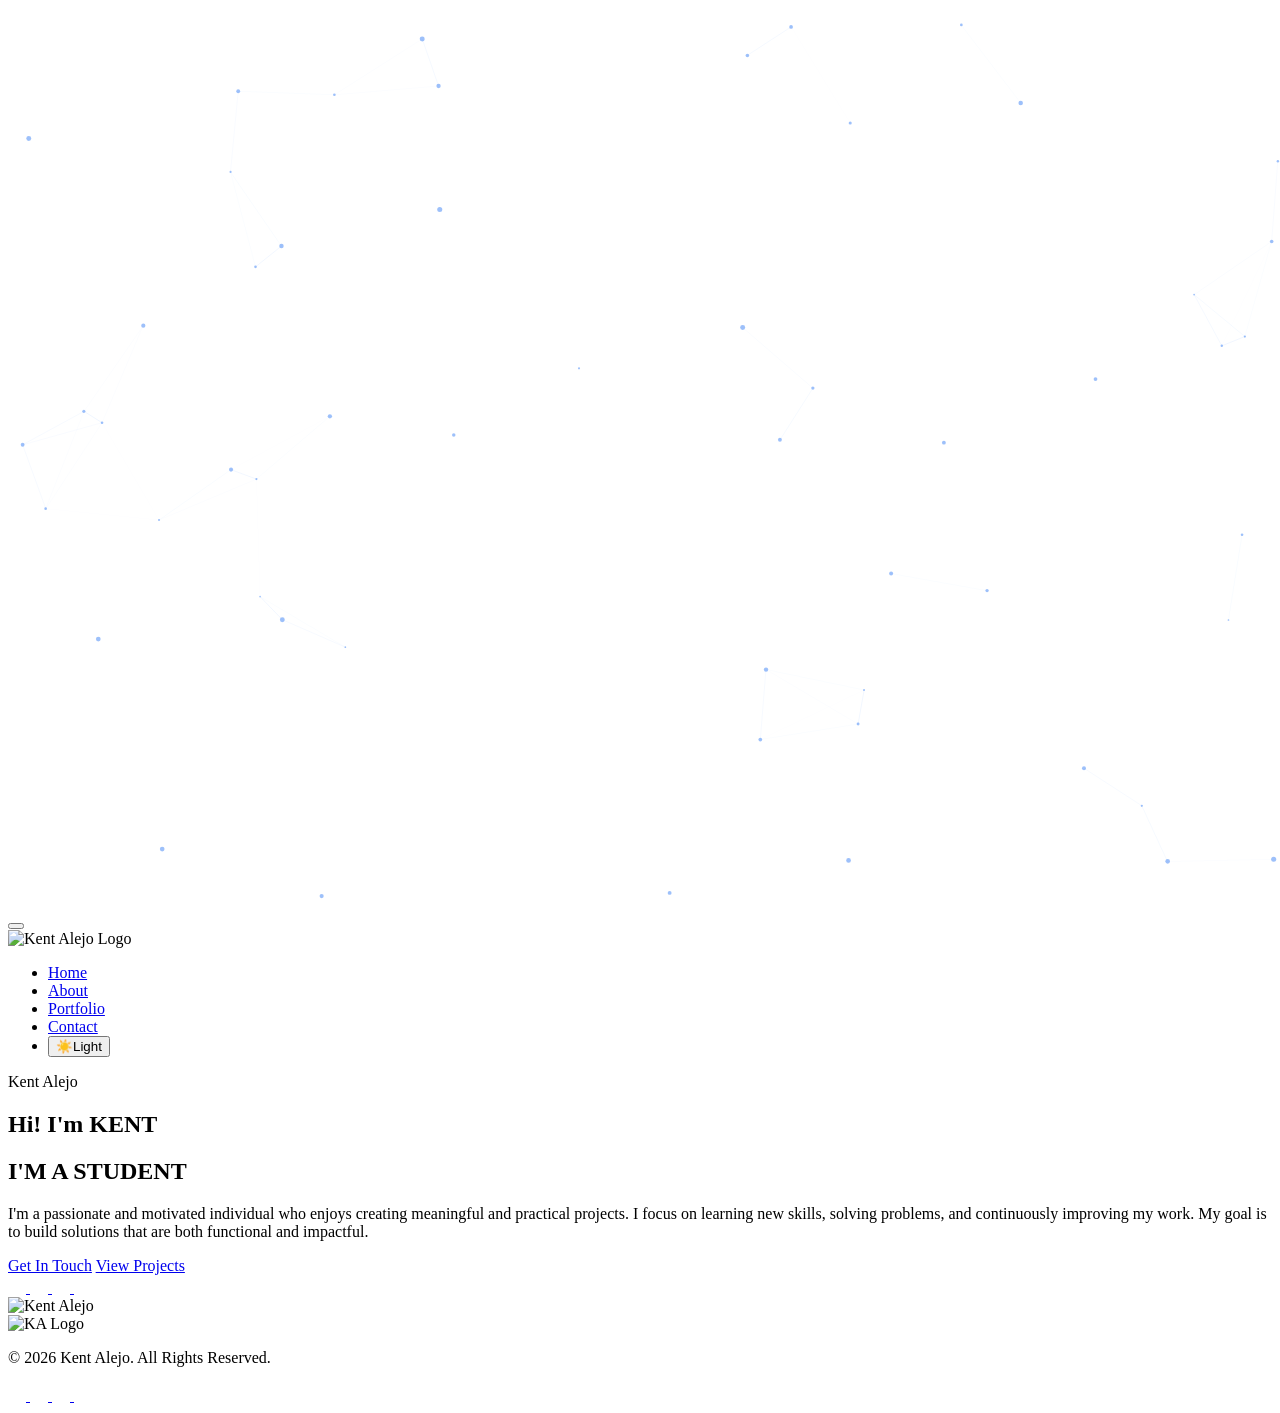
==== index.html @ f5f35646 "Add files via upload" ====
<!DOCTYPE html>
<html lang="en">
<head>
  <meta charset="UTF-8" />
  <meta name="viewport" content="width=device-width, initial-scale=1.0" />
  <title>Kent Alejo | Portfolio</title>
  <link rel="stylesheet" href="css/style.css" />
</head>
<body>

  <canvas id="bg-canvas"></canvas>

  <!-- NAVIGATION -->
 <nav>
  <div class="nav-container">
    <button class="hamburger" id="hamburger-btn" onclick="toggleMenu()">
      <span></span>
      <span></span>
      <span></span>
    </button>
    <div class="logo">
      <img src="assets/kentlogo.png" alt="Kent Alejo Logo" />
    </div>
    <ul class="nav-links" id="nav-links">
      <li><a href="index.html" class="active">Home</a></li>
      <li><a href="about.html">About</a></li>
      <li><a href="portfolio.html">Portfolio</a></li>
      <li><a href="contact.html">Contact</a></li>
      <li>
        <button class="theme-toggle" onclick="toggleTheme()" id="theme-btn">
          <span class="icon">&#x2600;&#xFE0F;</span>
          <span>Light</span>
        </button>
      </li>
    </ul>
  </div>
</nav>

  <!-- HOME SECTION -->
  <section id="home">
    <div class="home-container page-fadein">
      <!-- Left Side -->
      <div class="home-text">
        <p class="home-tag">Kent Alejo</p>
        <h1>Hi! I'm KENT</h1>
        <h2><span id="typed-role"></span><span class="typed-cursor"></span></h2>
        <p class="home-bio">
          I'm a passionate and motivated individual who enjoys creating meaningful and
          practical projects. I focus on learning new skills, solving problems, and
          continuously improving my work. My goal is to build solutions that are both
          functional and impactful.
        </p>

        <!-- CTA Buttons -->
        <div class="home-actions">
          <a href="contact.html" class="btn-main">Get In Touch</a>
          <a href="portfolio.html" class="btn-ghost">View Projects</a>
        </div>

        <!-- Social Icons -->
        <div class="social-links">
          <a href="https://www.facebook.com/share/1J2FxMRugB/" target="_blank" title="Facebook">
            <svg viewBox="0 0 24 24" width="18" height="18" fill="rgba(255,255,255,0.7)" stroke="none">
              <path d="M18 2h-3a5 5 0 0 0-5 5v3H7v4h3v8h4v-8h3l1-4h-4V7a1 1 0 0 1 1-1h3z"/>
            </svg>
          </a>
          <a href="https://www.instagram.com/3nt._k?igsh=MWI5YTA0Ym8wZHk2bg==" target="_blank" title="Instagram">
            <svg viewBox="0 0 24 24" width="18" height="18" fill="none" stroke="rgba(255,255,255,0.7)" stroke-width="2" stroke-linecap="round" stroke-linejoin="round">
              <rect x="2" y="2" width="20" height="20" rx="5" ry="5"/>
              <circle cx="12" cy="12" r="4"/>
              <circle cx="17.5" cy="6.5" r="1.2" fill="rgba(255,255,255,0.7)" stroke="none"/>
            </svg>
          </a>
          <a href="https://www.linkedin.com/in/kent-joshua-alejo-45b6983bb" target="_blank" title="LinkedIn">
            <svg viewBox="0 0 24 24" width="18" height="18" fill="rgba(255,255,255,0.7)" stroke="none">
              <path d="M16 8a6 6 0 0 1 6 6v7h-4v-7a2 2 0 0 0-2-2 2 2 0 0 0-2 2v7h-4v-7a6 6 0 0 1 6-6z"/>
              <rect x="2" y="9" width="4" height="12"/>
              <circle cx="4" cy="4" r="2"/>
            </svg>
          </a>
          <a href="mailto:kentjoshuaalejo9@gmail.com" title="Gmail">
            <svg viewBox="0 0 24 24" width="18" height="18" fill="none" stroke="rgba(255,255,255,0.7)" stroke-width="2" stroke-linecap="round" stroke-linejoin="round">
              <path d="M4 4h16c1.1 0 2 .9 2 2v12c0 1.1-.9 2-2 2H4c-1.1 0-2-.9-2-2V6c0-1.1.9-2 2-2z"/>
              <polyline points="22,6 12,13 2,6"/>
            </svg>
          </a>
        </div>
      </div>

      <!-- Right Side: Photo -->
      <div class="home-photo">
        <img src="assets/kenthome.jfif" alt="Kent Alejo" />
      </div>
    </div>
  </section>

  <footer>
	<img src="assets/kentlogo.png" alt="KA Logo" class="footer-logo">
	<div class="footer-container">
	  <p class="footer-copy">
        &copy; 2026 <span>Kent Alejo</span>. All Rights Reserved.
      </p>
      <div class="footer-social">
        <a href="https://www.facebook.com/share/1J2FxMRugB/" target="_blank" title="Facebook">
          <svg viewBox="0 0 24 24" width="18" height="18" fill="rgba(255,255,255,0.7)" stroke="none">
            <path d="M18 2h-3a5 5 0 0 0-5 5v3H7v4h3v8h4v-8h3l1-4h-4V7a1 1 0 0 1 1-1h3z"/>
          </svg>
        </a>
        <a href="https://www.instagram.com/3nt._k?igsh=MWI5YTA0Ym8wZHk2bg==" target="_blank" title="Instagram">
          <svg viewBox="0 0 24 24" width="18" height="18" fill="none" stroke="rgba(255,255,255,0.7)" stroke-width="2" stroke-linecap="round" stroke-linejoin="round">
            <rect x="2" y="2" width="20" height="20" rx="5" ry="5"/>
            <circle cx="12" cy="12" r="4"/>
            <circle cx="17.5" cy="6.5" r="1.2" fill="rgba(255,255,255,0.7)" stroke="none"/>
          </svg>
        </a>
        <a href="https://www.linkedin.com/in/kent-joshua-alejo-45b6983bb" target="_blank" title="LinkedIn">
          <svg viewBox="0 0 24 24" width="18" height="18" fill="rgba(255,255,255,0.7)" stroke="none">
            <path d="M16 8a6 6 0 0 1 6 6v7h-4v-7a2 2 0 0 0-2-2 2 2 0 0 0-2 2v7h-4v-7a6 6 0 0 1 6-6z"/>
            <rect x="2" y="9" width="4" height="12"/>
            <circle cx="4" cy="4" r="2"/>
          </svg>
        </a>
        <a href="mailto:kentjoshuaalejo9@gmail.com" title="Gmail">
          <svg viewBox="0 0 24 24" width="18" height="18" fill="none" stroke="rgba(255,255,255,0.7)" stroke-width="2" stroke-linecap="round" stroke-linejoin="round">
            <path d="M4 4h16c1.1 0 2 .9 2 2v12c0 1.1-.9 2-2 2H4c-1.1 0-2-.9-2-2V6c0-1.1.9-2 2-2z"/>
            <polyline points="22,6 12,13 2,6"/>
          </svg>
        </a>
      </div>
    </div>
  </footer>

  <script>
    /* ── Typing animation ── */
    const roles = ["I'M A STUDENT", "I'M A DEVELOPER", "I'M AN ARTIST"];
    let roleIndex = 0, charIndex = 0, isDeleting = false;
    const el = document.getElementById('typed-role');

    function type() {
      const current = roles[roleIndex];
      if (!isDeleting) {
        el.textContent = current.slice(0, ++charIndex);
        if (charIndex === current.length) { isDeleting = true; setTimeout(type, 2000); return; }
      } else {
        el.textContent = current.slice(0, --charIndex);
        if (charIndex === 0) { isDeleting = false; roleIndex = (roleIndex + 1) % roles.length; }
      }
      setTimeout(type, isDeleting ? 55 : 95);
    }
    type();

    /* ── Dark / Light mode ── */
    const btn = document.getElementById('theme-btn');

    function applyTheme(mode) {
      if (mode === 'light') {
        document.body.classList.add('light-mode');
        btn.innerHTML = '<span class="icon">&#x1F319;</span><span>Dark</span>';
      } else {
        document.body.classList.remove('light-mode');
        btn.innerHTML = '<span class="icon">&#x2600;&#xFE0F;</span><span>Light</span>';
      }
      localStorage.setItem('theme', mode);
      initParticles(mode);
    }

    function toggleTheme() {
      const current = localStorage.getItem('theme') || 'dark';
      applyTheme(current === 'dark' ? 'light' : 'dark');
    }

    /* ── Floating particles ── */
    function initParticles(mode) {
      const canvas = document.getElementById('bg-canvas');
      const ctx = canvas.getContext('2d');
      canvas.width = window.innerWidth;
      canvas.height = window.innerHeight;

      const isLight = mode === 'light';
      const dotColor = isLight ? 'rgba(59,130,246,0.3)' : 'rgba(59,130,246,0.5)';
      const lineColor = isLight ? 'rgba(59,130,246,0.1)' : 'rgba(59,130,246,0.15)';

      const count = 55;
      const particles = Array.from({ length: count }, () => ({
        x: Math.random() * canvas.width,
        y: Math.random() * canvas.height,
        vx: (Math.random() - 0.5) * 0.4,
        vy: (Math.random() - 0.5) * 0.4,
        r: Math.random() * 1.8 + 0.8,
      }));

      if (window._particleAnimId) cancelAnimationFrame(window._particleAnimId);

      function draw() {
        ctx.clearRect(0, 0, canvas.width, canvas.height);
        for (let i = 0; i < count; i++) {
          const p = particles[i];
          p.x += p.vx;
          p.y += p.vy;
          if (p.x < 0 || p.x > canvas.width)  p.vx *= -1;
          if (p.y < 0 || p.y > canvas.height) p.vy *= -1;

          ctx.beginPath();
          ctx.arc(p.x, p.y, p.r, 0, Math.PI * 2);
          ctx.fillStyle = dotColor;
          ctx.fill();

          for (let j = i + 1; j < count; j++) {
            const q = particles[j];
            const dx = p.x - q.x, dy = p.y - q.y;
            const dist = Math.sqrt(dx * dx + dy * dy);
            if (dist < 130) {
              ctx.beginPath();
              ctx.moveTo(p.x, p.y);
              ctx.lineTo(q.x, q.y);
              ctx.strokeStyle = lineColor;
              ctx.lineWidth = 0.6;
              ctx.globalAlpha = 1 - dist / 130;
              ctx.stroke();
              ctx.globalAlpha = 1;
            }
          }
        }
        window._particleAnimId = requestAnimationFrame(draw);
      }

      draw();
    }

    window.addEventListener('resize', () => {
      const canvas = document.getElementById('bg-canvas');
      canvas.width = window.innerWidth;
      canvas.height = window.innerHeight;
    });

    /* Apply saved theme on load */
    applyTheme(localStorage.getItem('theme') || 'dark');
  </script>

</body>
</html>
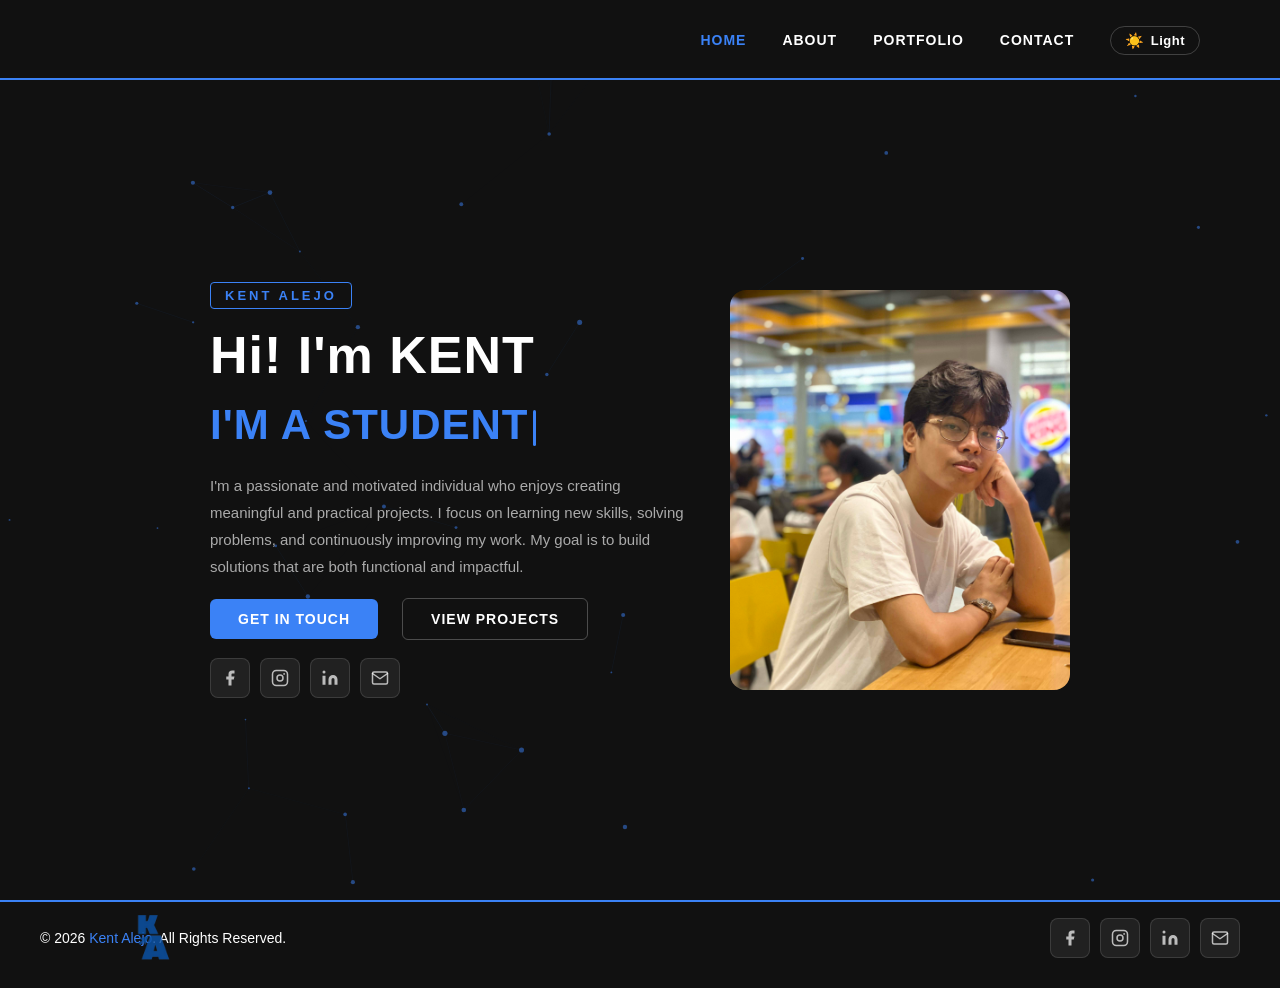
==== commit 680e3069: "Update index.html" ====
--- a/index.html
+++ b/index.html
@@ -235,7 +235,17 @@
 
     /* Apply saved theme on load */
     applyTheme(localStorage.getItem('theme') || 'dark');
+
+	/* ── Hamburger menu ── */
+	function toggleMenu() {
+	  const nav = document.getElementById('nav-links');
+	  const btn = document.getElementById('hamburger-btn');
+	  nav.classList.toggle('open');
+	  btn.classList.toggle('active');
+	 }
+  
+  
   </script>
 
 </body>
-</html>+</html>
--- a/css/style.css
+++ b/css/style.css
@@ -0,0 +1,938 @@
+/* ===========================
+   CSS VARIABLES (Dark Mode — Default)
+   =========================== */
+:root {
+  --black: #111111;
+  --white: #FFFFFF;
+  --light-gray: #F5F5F5;
+  --charcoal: #333333;
+  --accent: #3B82F6;
+  --nav-height: 80px;
+
+  /* Theme tokens */
+  --bg-primary: #111111;
+  --bg-secondary: #1a1a1a;
+  --bg-card: #333333;
+  --text-primary: #FFFFFF;
+  --text-muted: #aaaaaa;
+  --border-muted: #444444;
+  --nav-bg: #111111;
+  --footer-bg: #111111;
+  --skill-bg: #333333;
+}
+
+/* Light Mode */
+body.light-mode {
+  --bg-primary: #F5F5F5;
+  --bg-secondary: #FFFFFF;
+  --bg-card: #e8e8e8;
+  --text-primary: #111111;
+  --text-muted: #555555;
+  --border-muted: #cccccc;
+  --nav-bg: #FFFFFF;
+  --footer-bg: #FFFFFF;
+  --skill-bg: #e0e0e0;
+}
+
+/* ===========================
+   RESET & BASE
+   =========================== */
+* {
+  margin: 0;
+  padding: 0;
+  box-sizing: border-box;
+}
+
+html {
+  scroll-behavior: smooth;
+}
+
+body {
+  font-family: Arial, sans-serif;
+  background-color: var(--bg-primary);
+  color: var(--text-primary);
+  transition: background-color 0.3s, color 0.3s;
+}
+
+/* ===========================
+   NAVBAR
+   =========================== */
+nav {
+  position: fixed;
+  top: 0;
+  left: 0;
+  width: 100%;
+  height: var(--nav-height);
+  background-color: var(--nav-bg);
+  border-bottom: 2px solid var(--accent);
+  z-index: 999;
+  transition: background-color 0.3s;
+}
+
+.nav-container {
+  height: var(--nav-height);
+  max-width: 1200px;
+  margin: 0 auto;
+  padding: 0 40px;
+  padding-left: 50px;
+  display: flex;
+  align-items: center;
+  justify-content: space-between;
+}
+
+/* Logo */
+.logo img {
+  height: 150px;
+  width: auto;
+  margin-left: -250px;
+}
+
+/* Nav Links */
+.nav-links {
+  list-style: none;
+  display: flex;
+  gap: 36px;
+  align-items: center;
+}
+
+.nav-links a {
+  text-decoration: none;
+  color: var(--text-primary);
+  font-size: 14px;
+  font-weight: bold;
+  letter-spacing: 1px;
+  text-transform: uppercase;
+  transition: color 0.2s;
+}
+
+.nav-links a:hover {
+  color: var(--accent);
+}
+
+.nav-links a.active {
+  color: var(--accent);
+}
+
+/* ===========================
+   THEME TOGGLE BUTTON
+   =========================== */
+.theme-toggle {
+  background: none;
+  border: 1px solid rgba(255,255,255,0.2);
+  border-radius: 20px;
+  padding: 6px 14px;
+  cursor: pointer;
+  display: flex;
+  align-items: center;
+  gap: 6px;
+  font-size: 13px;
+  font-weight: bold;
+  color: var(--text-primary);
+  letter-spacing: 0.5px;
+  transition: border-color 0.2s, color 0.2s, background 0.2s;
+  white-space: nowrap;
+}
+
+.theme-toggle:hover {
+  border-color: var(--accent);
+  color: var(--accent);
+}
+
+body.light-mode .theme-toggle {
+  border-color: rgba(0,0,0,0.2);
+}
+
+.theme-toggle .icon {
+  font-size: 15px;
+  line-height: 1;
+}
+
+/* ===========================
+   HOME SECTION
+   =========================== */
+#home {
+  background-color: var(--bg-primary);
+  min-height: 100vh;
+  padding-top: var(--nav-height);
+  display: flex;
+  align-items: center;
+  transition: background-color 0.3s;
+}
+
+.home-container {
+  max-width: 1200px;
+  margin: 0 auto;
+  padding: 60px 40px;
+  display: flex;
+  align-items: center;
+  justify-content: space-between;
+  gap: 40px;
+  position: relative;
+  z-index: 2;
+}
+
+/* Left Side */
+.home-text {
+  flex: 1;
+  display: flex;
+  flex-direction: column;
+  gap: 18px;
+}
+
+.home-tag {
+  font-size: 13px;
+  font-weight: bold;
+  letter-spacing: 3px;
+  text-transform: uppercase;
+  color: var(--accent);
+  border: 1px solid var(--accent);
+  padding: 5px 14px;
+  border-radius: 4px;
+  width: fit-content;
+}
+
+.home-text h1 {
+  font-size: 52px;
+  font-weight: 800;
+  color: var(--text-primary);
+  line-height: 1.1;
+  letter-spacing: 1px;
+  transition: color 0.3s;
+}
+
+.home-text h2 {
+  font-size: 42px;
+  font-weight: 800;
+  color: var(--accent);
+  line-height: 1.1;
+  letter-spacing: 1px;
+  min-height: 52px;
+}
+
+.home-bio {
+  font-size: 15px;
+  line-height: 1.8;
+  color: var(--text-muted);
+  max-width: 480px;
+  transition: color 0.3s;
+}
+
+/* Typing cursor */
+.typed-cursor {
+  display: inline-block;
+  width: 3px;
+  background-color: var(--accent);
+  margin-left: 4px;
+  animation: blink 0.7s step-end infinite;
+  vertical-align: middle;
+  height: 0.85em;
+  border-radius: 2px;
+}
+
+@keyframes blink {
+  0%, 100% { opacity: 1; }
+  50%       { opacity: 0; }
+}
+
+/* Button + Socials Row */
+.home-actions {
+  display: flex;
+  align-items: center;
+  gap: 24px;
+  flex-wrap: wrap;
+}
+
+.btn-main {
+  text-decoration: none;
+  background-color: var(--accent);
+  color: #ffffff;
+  padding: 12px 28px;
+  border-radius: 6px;
+  font-size: 14px;
+  font-weight: bold;
+  letter-spacing: 1px;
+  text-transform: uppercase;
+  transition: background-color 0.2s;
+}
+
+.btn-main:hover {
+  background-color: #2563eb;
+}
+
+/* Ghost button */
+.btn-ghost {
+  text-decoration: none;
+  background-color: transparent;
+  color: var(--text-primary);
+  padding: 12px 28px;
+  border-radius: 6px;
+  font-size: 14px;
+  font-weight: bold;
+  letter-spacing: 1px;
+  text-transform: uppercase;
+  border: 1px solid rgba(255,255,255,0.25);
+  transition: border-color 0.2s, color 0.2s;
+}
+
+body.light-mode .btn-ghost {
+  border-color: rgba(0,0,0,0.2);
+}
+
+.btn-ghost:hover {
+  border-color: var(--accent);
+  color: var(--accent);
+}
+
+/* Social Icons */
+.social-links {
+  display: flex;
+  align-items: center;
+  gap: 10px;
+}
+
+.social-links a,
+.footer-social a {
+  display: flex;
+  align-items: center;
+  justify-content: center;
+  width: 40px;
+  height: 40px;
+  border-radius: 8px;
+  background: rgba(255,255,255,0.07);
+  border: 1px solid rgba(255,255,255,0.12);
+  transition: background 0.2s, border-color 0.2s, transform 0.15s;
+  text-decoration: none;
+}
+
+body.light-mode .social-links a,
+body.light-mode .footer-social a {
+  background: rgba(0,0,0,0.05);
+  border-color: rgba(0,0,0,0.12);
+}
+
+.social-links a:hover,
+.footer-social a:hover {
+  background: rgba(59,130,246,0.18);
+  border-color: var(--accent);
+  transform: translateY(-2px);
+}
+
+.social-links a svg,
+.footer-social a svg {
+  width: 18px;
+  height: 18px;
+  transition: stroke 0.2s, fill 0.2s;
+}
+
+.social-links a:hover svg,
+.footer-social a:hover svg {
+  stroke: var(--accent) !important;
+  fill: var(--accent) !important;
+}
+
+/* Right Side: Photo */
+.home-photo {
+  flex-shrink: 0;
+  width: 340px;
+  height: 400px;
+}
+
+.home-photo img {
+  width: 100%;
+  height: 100%;
+  object-fit: cover;
+  object-position: top;
+  border-radius: 16px;
+}
+
+#bg-canvas {
+  position: fixed;
+  top: 0;
+  left: 0;
+  width: 100%;
+  height: 100%;
+  z-index: 0;
+  pointer-events: none;
+}
+
+/* ===========================
+   PAGE FADE-IN ANIMATION
+   =========================== */
+@keyframes pageFadeIn {
+  from { opacity: 0; transform: translateY(24px); }
+  to   { opacity: 1; transform: translateY(0); }
+}
+
+.page-fadein {
+  animation: pageFadeIn 0.7s ease both;
+}
+
+/* ===========================
+   ABOUT SECTION
+   =========================== */
+#about {
+  background-color: var(--bg-primary);
+  min-height: 100vh;
+  display: flex;
+  align-items: center;
+  transition: background-color 0.3s;
+}
+
+.about-container {
+  max-width: 1200px;
+  margin: 0 auto;
+  padding: 80px 40px;
+  display: flex;
+  align-items: center;
+  gap: 60px;
+}
+
+/* Left Side: Photo */
+.about-photo {
+  flex-shrink: 0;
+  width: 320px;
+  height: 400px;
+}
+
+.about-photo img {
+  width: 100%;
+  height: 100%;
+  object-fit: cover;
+  object-position: top;
+  border-radius: 16px;
+  border: 2px solid var(--accent);
+}
+
+/* Right Side: Text */
+.about-text {
+  flex: 1;
+  display: flex;
+  flex-direction: column;
+  gap: 16px;
+}
+
+.about-tag {
+  font-size: 13px;
+  font-weight: bold;
+  letter-spacing: 3px;
+  text-transform: uppercase;
+  color: var(--accent);
+  border: 1px solid var(--accent);
+  padding: 5px 14px;
+  border-radius: 4px;
+  width: fit-content;
+}
+
+.about-text h2 {
+  font-size: 32px;
+  font-weight: 800;
+  color: var(--text-primary);
+  line-height: 1.3;
+  letter-spacing: 1px;
+  transition: color 0.3s;
+}
+
+.about-text h2 .blue {
+  color: var(--accent);
+}
+
+.about-intro,
+.about-background,
+.about-experience {
+  font-size: 15px;
+  line-height: 1.8;
+  color: var(--text-muted);
+  transition: color 0.3s;
+}
+
+/* Skills */
+.about-skills {
+  display: flex;
+  align-items: center;
+  gap: 12px;
+  flex-wrap: wrap;
+}
+
+.about-skills span:hover {
+  text-decoration: underline;
+  transform: scale(1.05);
+  box-shadow: 0 4px 10px rgba(0,0,0,0.2);
+}
+
+.skills-label {
+  font-size: 14px;
+  font-weight: bold;
+  color: var(--text-primary);
+  transition: color 0.3s;
+}
+
+.skills-list {
+  display: flex;
+  gap: 10px;
+  flex-wrap: wrap;
+}
+
+.skill-item {
+  background-color: var(--skill-bg);
+  color: var(--accent);
+  padding: 6px 14px;
+  border-radius: 20px;
+  font-size: 13px;
+  font-weight: bold;
+  border: 1px solid var(--accent);
+  transition: background-color 0.3s;
+}
+
+/* Stats */
+.about-stats {
+  display: flex;
+  gap: 24px;
+  flex-wrap: wrap;
+}
+
+.stat-box {
+  background-color: var(--bg-card);
+  border: 1px solid var(--border-muted);
+  border-radius: 10px;
+  padding: 16px 24px;
+  text-align: center;
+  min-width: 100px;
+  transition: background-color 0.3s, border-color 0.3s;
+}
+
+.stat-box h3 {
+  font-size: 28px;
+  font-weight: 800;
+  color: var(--accent);
+}
+
+.stat-box p {
+  font-size: 12px;
+  color: var(--text-muted);
+  margin-top: 4px;
+  transition: color 0.3s;
+}
+
+/* ===========================
+   PLACEHOLDER SECTIONS
+   =========================== */
+#portfolio,
+#contact {
+  min-height: 100vh;
+  display: flex;
+  align-items: center;
+  justify-content: center;
+  background-color: var(--bg-secondary);
+  transition: background-color 0.3s;
+}
+
+.coming-soon {
+  font-size: 28px;
+  color: var(--text-muted);
+  letter-spacing: 2px;
+}
+
+/* ===========================
+   FOOTER
+   =========================== */
+footer {
+  position: relative;
+  background-color: var(--footer-bg);
+  border-top: 2px solid var(--accent);
+  padding: 16px 40px;
+  transition: background-color 0.3s;
+}
+
+.footer-container {
+  max-width: 1200px;
+  margin: 0 auto;
+  display: flex;
+  align-items: center;
+  justify-content: space-between;
+  flex-wrap: wrap;
+  gap: 16px;
+}
+
+.footer-copy {
+  font-size: 14px;
+  color: var(--text-primary);
+  transition: color 0.3s;
+}
+
+.footer-copy span {
+  color: var(--accent);
+}
+
+.footer-social {
+  display: flex;
+  align-items: center;
+  gap: 10px;
+}
+
+.footer-logo {
+  position: absolute;
+  left: 100px;
+  top: 50%;
+  transform: translateY(-50%);
+  height: 100px;
+  width: auto;
+  opacity: 0.85;
+}
+
+/* ===========================
+   HAMBURGER BUTTON
+   =========================== */
+.hamburger {
+  display: none;
+  flex-direction: column;
+  justify-content: center;
+  gap: 5px;
+  background: none;
+  border: none;
+  cursor: pointer;
+  padding: 4px;
+  z-index: 1000;
+  flex-shrink: 0;
+}
+
+.hamburger span {
+  display: block;
+  width: 24px;
+  height: 2px;
+  background-color: var(--text-primary);
+  border-radius: 2px;
+  transition: transform 0.3s, opacity 0.3s;
+}
+
+.hamburger.active span:nth-child(1) { transform: translateY(7px) rotate(45deg); }
+.hamburger.active span:nth-child(2) { opacity: 0; }
+.hamburger.active span:nth-child(3) { transform: translateY(-7px) rotate(-45deg); }
+
+/* ===========================
+   CONTACT SECTION
+   =========================== */
+#contact {
+  min-height: 100vh;
+  display: flex;
+  align-items: center;
+  justify-content: center;
+  background-color: var(--bg-secondary);
+  padding-top: var(--nav-height);
+  transition: background-color 0.3s;
+}
+
+@keyframes contactFadeIn {
+  from { opacity: 0; transform: translateY(24px); }
+  to   { opacity: 1; transform: translateY(0); }
+}
+
+.contact-fadein {
+  animation: contactFadeIn 0.7s ease both;
+}
+
+.contact-container {
+  max-width: 1100px;
+  width: 100%;
+  margin: 0 auto;
+  padding: 80px 40px;
+  display: grid;
+  grid-template-columns: 1fr 1fr;
+  gap: 80px;
+  align-items: center;
+}
+
+.contact-left h1 {
+  font-size: 48px;
+  font-weight: 800;
+  color: var(--text-primary);
+  line-height: 1.1;
+  margin-bottom: 8px;
+  transition: color 0.3s;
+}
+
+.contact-accent {
+  color: #3b82f6;
+}
+
+.contact-tagline {
+  font-size: 14px;
+  font-weight: bold;
+  letter-spacing: 2px;
+  color: var(--text-muted);
+  text-transform: uppercase;
+  margin-bottom: 20px;
+  transition: color 0.3s;
+}
+
+.contact-desc {
+  font-size: 14px;
+  line-height: 1.85;
+  color: var(--text-muted);
+  margin-bottom: 28px;
+  transition: color 0.3s;
+}
+
+.contact-info {
+  display: flex;
+  flex-direction: column;
+  gap: 12px;
+  margin-bottom: 28px;
+}
+
+.contact-info-item {
+  display: flex;
+  align-items: center;
+  gap: 10px;
+  text-decoration: none;
+  color: var(--text-muted);
+  font-size: 14px;
+  transition: color 0.2s;
+}
+
+.contact-info-item svg {
+  color: #3b82f6;
+  flex-shrink: 0;
+}
+
+.contact-info-item:hover {
+  color: #3b82f6;
+}
+
+.contact-socials {
+  display: flex;
+  gap: 10px;
+}
+
+.contact-socials a {
+  display: flex;
+  align-items: center;
+  justify-content: center;
+  width: 40px;
+  height: 40px;
+  border-radius: 8px;
+  background: rgba(255, 255, 255, 0.07);
+  border: 1px solid rgba(255, 255, 255, 0.12);
+  color: var(--text-muted);
+  text-decoration: none;
+  transition: background 0.2s, border-color 0.2s, color 0.2s, transform 0.15s;
+}
+
+body.light-mode .contact-socials a {
+  background: rgba(0, 0, 0, 0.05);
+  border-color: rgba(0, 0, 0, 0.12);
+}
+
+.contact-socials a:hover {
+  background: rgba(0, 229, 255, 0.12);
+  border-color: #3b82f6;
+  color: #3b82f6;
+  transform: translateY(-2px);
+}
+
+.contact-form {
+  display: flex;
+  flex-direction: column;
+  gap: 14px;
+}
+
+.contact-input {
+  width: 100%;
+  background: var(--bg-card);
+  border: 1px solid var(--border-muted);
+  border-radius: 8px;
+  color: var(--text-primary);
+  font-size: 13px;
+  font-family: inherit;
+  padding: 12px 16px;
+  outline: none;
+  transition: border-color 0.2s, background 0.3s;
+  resize: none;
+}
+
+.contact-input::placeholder {
+  color: var(--text-muted);
+}
+
+.contact-input:focus {
+  border-color: #3b82f6;
+}
+
+.contact-textarea {
+  min-height: 130px;
+}
+
+.contact-btn {
+  width: 100%;
+  padding: 13px;
+  background: #3b82f6;
+  color: #111111;
+  font-size: 14px;
+  font-weight: 700;
+  font-family: inherit;
+  letter-spacing: 1px;
+  text-transform: uppercase;
+  border: none;
+  border-radius: 8px;
+  cursor: pointer;
+  display: flex;
+  align-items: center;
+  justify-content: center;
+  gap: 8px;
+  margin-top: 4px;
+  transition: opacity 0.2s, transform 0.15s, box-shadow 0.2s;
+}
+
+.contact-btn:hover {
+  opacity: 0.9;
+  transform: translateY(-2px);
+  box-shadow: 0 0 18px rgba(0, 229, 255, 0.5), 0 4px 12px rgba(0, 229, 255, 0.25);
+}
+
+.contact-btn:active {
+  transform: translateY(0);
+  box-shadow: none;
+}
+
+.contact-btn:disabled {
+  opacity: 0.7;
+  cursor: not-allowed;
+  transform: none;
+  box-shadow: none;
+}
+
+.btn-spinner {
+  display: inline-block;
+  animation: spin 0.7s linear infinite;
+  font-size: 16px;
+}
+
+@keyframes spin {
+  from { transform: rotate(0deg); }
+  to   { transform: rotate(360deg); }
+}
+
+.form-status {
+  font-size: 14px;
+  font-weight: 600;
+  text-align: center;
+  min-height: 20px;
+  margin-top: 6px;
+  transition: opacity 0.3s;
+}
+
+/* ===========================
+   MEDIA QUERIES
+   =========================== */
+
+/* Tablet */
+@media (max-width: 900px) {
+  .home-text h1 { font-size: 38px; }
+  .home-text h2 { font-size: 30px; }
+  .home-photo { width: 260px; height: 320px; }
+
+  .about-container {
+    flex-direction: column;
+    padding: 60px 24px;
+    text-align: center;
+  }
+  .about-text { align-items: center; }
+  .about-skills { justify-content: center; }
+  .about-stats { justify-content: center; }
+  .about-photo { width: 260px; height: 320px; }
+
+  .contact-container {
+    grid-template-columns: 1fr;
+    gap: 48px;
+    padding: 60px 24px;
+  }
+  .contact-left h1 { font-size: 36px; }
+}
+
+/* Mobile */
+@media (max-width: 768px) {
+
+  /* — Hamburger — */
+  .hamburger {
+    display: flex;
+  }
+
+  /* — Nav — */
+  .nav-container {
+    flex-wrap: wrap;
+    padding: 0 20px;
+    align-items: center;
+    height: var(--nav-height);
+  }
+
+  .logo {
+    flex: 1;
+    display: flex;
+    justify-content: center;
+  }
+
+  .logo img {
+    height: 60px;   /* shrink from 150px */
+    margin-left: 0; /* remove the -250px desktop offset */
+  }
+
+  .nav-links {
+    display: none;
+    flex-direction: column;
+    width: 100%;
+    background-color: var(--nav-bg);
+    border-top: 1px solid var(--border-muted);
+    padding: 16px 20px;
+    gap: 16px;
+    list-style: none;
+  }
+
+  .nav-links.open {
+    display: flex;
+  }
+
+  .nav-links a {
+    font-size: 14px;
+  }
+
+  /* — Home — */
+  .home-container {
+    flex-direction: column;
+    padding: 40px 24px;
+    text-align: center;
+  }
+  .home-text { align-items: center; }
+  .home-bio { text-align: center; }
+  .home-actions { justify-content: center; }
+  .home-photo { width: 260px; height: 300px; }
+
+  /* — Footer — */
+  .footer-logo {
+    height: 36px;
+    left: 16px;
+  }
+
+  .footer-container {
+    flex-direction: column;
+    align-items: center;
+    text-align: center;
+  }
+}
+
+/* Small Mobile */
+@media (max-width: 480px) {
+  .home-text h1 { font-size: 30px; }
+  .home-text h2 { font-size: 24px; }
+  .home-photo { width: 220px; height: 260px; }
+  .about-text h2 { font-size: 24px; }
+  .about-photo { width: 220px; height: 270px; }
+  .contact-left h1 { font-size: 28px; }
+}
+
+nav {
+  z-index: 1000;
+}
+
+.hamburger {
+  position: relative;
+  z-index: 1001;
+}
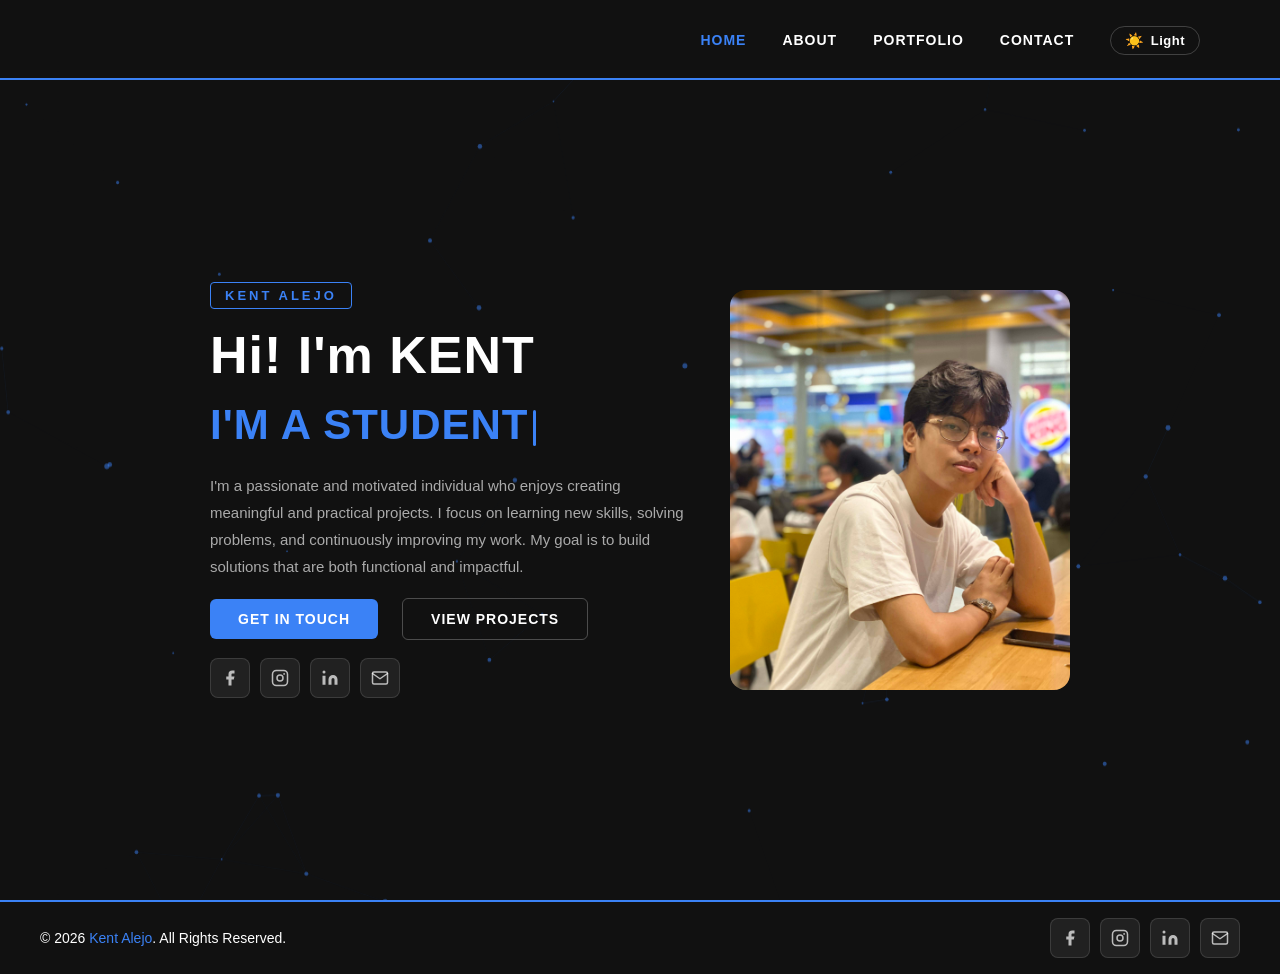
==== commit b2052f76: "Update index.html" ====
--- a/index.html
+++ b/index.html
@@ -3,61 +3,58 @@
 <head>
   <meta charset="UTF-8" />
   <meta name="viewport" content="width=device-width, initial-scale=1.0" />
-  <title>Kent Alejo | Portfolio</title>
+  <title>Kent Alejo | Home</title>
   <link rel="stylesheet" href="css/style.css" />
 </head>
-<body>
-
+<body class="page-fadein">
   <canvas id="bg-canvas"></canvas>
 
-  <!-- NAVIGATION -->
- <nav>
-  <div class="nav-container">
-    <button class="hamburger" id="hamburger-btn" onclick="toggleMenu()">
-      <span></span>
-      <span></span>
-      <span></span>
-    </button>
-    <div class="logo">
-      <img src="assets/kentlogo.png" alt="Kent Alejo Logo" />
+  <!-- Navigation -->
+  <nav>
+    <div class="nav-container">
+      <button class="hamburger" id="hamburger-btn" onclick="toggleMenu()">
+        <span></span>
+        <span></span>
+        <span></span>
+      </button>
+      <div class="logo">
+        <img src="assets/kentlogo.png" alt="Kent Alejo Logo" />
+      </div>
+      <ul class="nav-links" id="nav-links">
+        <li><a href="index.html" class="active">Home</a></li>
+        <li><a href="about.html">About</a></li>
+        <li><a href="portfolio.html">Portfolio</a></li>
+        <li><a href="contact.html">Contact</a></li>
+        <li>
+          <button class="theme-toggle" onclick="toggleTheme()" id="theme-btn">
+            <span class="icon">&#x2600;&#xFE0F;</span>
+            <span>Light</span>
+          </button>
+        </li>
+      </ul>
     </div>
-    <ul class="nav-links" id="nav-links">
-      <li><a href="index.html" class="active">Home</a></li>
-      <li><a href="about.html">About</a></li>
-      <li><a href="portfolio.html">Portfolio</a></li>
-      <li><a href="contact.html">Contact</a></li>
-      <li>
-        <button class="theme-toggle" onclick="toggleTheme()" id="theme-btn">
-          <span class="icon">&#x2600;&#xFE0F;</span>
-          <span>Light</span>
-        </button>
-      </li>
-    </ul>
-  </div>
-</nav>
-
-  <!-- HOME SECTION -->
+  </nav>
+
+  <!-- Home Section -->
   <section id="home">
     <div class="home-container page-fadein">
-      <!-- Left Side -->
+
+      <!-- Left: Text -->
       <div class="home-text">
         <p class="home-tag">Kent Alejo</p>
         <h1>Hi! I'm KENT</h1>
         <h2><span id="typed-role"></span><span class="typed-cursor"></span></h2>
-        <p class="home-bio">
+				
+		<p class="home-bio">
           I'm a passionate and motivated individual who enjoys creating meaningful and
           practical projects. I focus on learning new skills, solving problems, and
           continuously improving my work. My goal is to build solutions that are both
           functional and impactful.
         </p>
-
-        <!-- CTA Buttons -->
         <div class="home-actions">
           <a href="contact.html" class="btn-main">Get In Touch</a>
           <a href="portfolio.html" class="btn-ghost">View Projects</a>
         </div>
-
-        <!-- Social Icons -->
         <div class="social-links">
           <a href="https://www.facebook.com/share/1J2FxMRugB/" target="_blank" title="Facebook">
             <svg viewBox="0 0 24 24" width="18" height="18" fill="rgba(255,255,255,0.7)" stroke="none">
@@ -87,19 +84,18 @@
         </div>
       </div>
 
-      <!-- Right Side: Photo -->
+      <!-- Right: Photo -->
       <div class="home-photo">
         <img src="assets/kenthome.jfif" alt="Kent Alejo" />
       </div>
+
     </div>
   </section>
 
+  <!-- Footer -->
   <footer>
-	<img src="assets/kentlogo.png" alt="KA Logo" class="footer-logo">
-	<div class="footer-container">
-	  <p class="footer-copy">
-        &copy; 2026 <span>Kent Alejo</span>. All Rights Reserved.
-      </p>
+    <div class="footer-container">
+      <p class="footer-copy">&copy; 2026 <span>Kent Alejo</span>. All Rights Reserved.</p>
       <div class="footer-social">
         <a href="https://www.facebook.com/share/1J2FxMRugB/" target="_blank" title="Facebook">
           <svg viewBox="0 0 24 24" width="18" height="18" fill="rgba(255,255,255,0.7)" stroke="none">
@@ -131,45 +127,32 @@
   </footer>
 
   <script>
-    /* ── Typing animation ── */
+    // Typing animation
     const roles = ["I'M A STUDENT", "I'M A DEVELOPER", "I'M AN ARTIST"];
     let roleIndex = 0, charIndex = 0, isDeleting = false;
-    const el = document.getElementById('typed-role');
+    const typedEl = document.getElementById('typed-role');
 
     function type() {
       const current = roles[roleIndex];
       if (!isDeleting) {
-        el.textContent = current.slice(0, ++charIndex);
-        if (charIndex === current.length) { isDeleting = true; setTimeout(type, 2000); return; }
+        typedEl.textContent = current.slice(0, ++charIndex);
+        if (charIndex === current.length) {
+          isDeleting = true;
+          setTimeout(type, 2000);
+          return;
+        }
       } else {
-        el.textContent = current.slice(0, --charIndex);
-        if (charIndex === 0) { isDeleting = false; roleIndex = (roleIndex + 1) % roles.length; }
+        typedEl.textContent = current.slice(0, --charIndex);
+        if (charIndex === 0) {
+          isDeleting = false;
+          roleIndex = (roleIndex + 1) % roles.length;
+        }
       }
       setTimeout(type, isDeleting ? 55 : 95);
     }
     type();
 
-    /* ── Dark / Light mode ── */
-    const btn = document.getElementById('theme-btn');
-
-    function applyTheme(mode) {
-      if (mode === 'light') {
-        document.body.classList.add('light-mode');
-        btn.innerHTML = '<span class="icon">&#x1F319;</span><span>Dark</span>';
-      } else {
-        document.body.classList.remove('light-mode');
-        btn.innerHTML = '<span class="icon">&#x2600;&#xFE0F;</span><span>Light</span>';
-      }
-      localStorage.setItem('theme', mode);
-      initParticles(mode);
-    }
-
-    function toggleTheme() {
-      const current = localStorage.getItem('theme') || 'dark';
-      applyTheme(current === 'dark' ? 'light' : 'dark');
-    }
-
-    /* ── Floating particles ── */
+    // Particles
     function initParticles(mode) {
       const canvas = document.getElementById('bg-canvas');
       const ctx = canvas.getContext('2d');
@@ -177,16 +160,16 @@
       canvas.height = window.innerHeight;
 
       const isLight = mode === 'light';
-      const dotColor = isLight ? 'rgba(59,130,246,0.3)' : 'rgba(59,130,246,0.5)';
+      const dotColor  = isLight ? 'rgba(59,130,246,0.3)' : 'rgba(59,130,246,0.5)';
       const lineColor = isLight ? 'rgba(59,130,246,0.1)' : 'rgba(59,130,246,0.15)';
-
       const count = 55;
+
       const particles = Array.from({ length: count }, () => ({
-        x: Math.random() * canvas.width,
-        y: Math.random() * canvas.height,
+        x:  Math.random() * canvas.width,
+        y:  Math.random() * canvas.height,
         vx: (Math.random() - 0.5) * 0.4,
         vy: (Math.random() - 0.5) * 0.4,
-        r: Math.random() * 1.8 + 0.8,
+        r:  Math.random() * 1.8 + 0.8
       }));
 
       if (window._particleAnimId) cancelAnimationFrame(window._particleAnimId);
@@ -207,8 +190,7 @@
 
           for (let j = i + 1; j < count; j++) {
             const q = particles[j];
-            const dx = p.x - q.x, dy = p.y - q.y;
-            const dist = Math.sqrt(dx * dx + dy * dy);
+            const dist = Math.hypot(p.x - q.x, p.y - q.y);
             if (dist < 130) {
               ctx.beginPath();
               ctx.moveTo(p.x, p.y);
@@ -223,7 +205,6 @@
         }
         window._particleAnimId = requestAnimationFrame(draw);
       }
-
       draw();
     }
 
@@ -233,19 +214,61 @@
       canvas.height = window.innerHeight;
     });
 
-    /* Apply saved theme on load */
+    // Theme
+    const themeBtn = document.getElementById('theme-btn');
+
+    function applyTheme(mode) {
+      if (mode === 'light') {
+        document.body.classList.add('light-mode');
+        themeBtn.innerHTML = '<span class="icon">&#x1F319;</span><span>Dark</span>';
+      } else {
+        document.body.classList.remove('light-mode');
+        themeBtn.innerHTML = '<span class="icon">&#x2600;&#xFE0F;</span><span>Light</span>';
+      }
+      localStorage.setItem('theme', mode);
+      initParticles(mode);
+    }
+
+    function toggleTheme() {
+      applyTheme(localStorage.getItem('theme') === 'dark' ? 'light' : 'dark');
+    }
+
     applyTheme(localStorage.getItem('theme') || 'dark');
 
-	/* ── Hamburger menu ── */
-	function toggleMenu() {
-	  const nav = document.getElementById('nav-links');
-	  const btn = document.getElementById('hamburger-btn');
-	  nav.classList.toggle('open');
-	  btn.classList.toggle('active');
-	 }
-  
-  
-  </script>
+    // Hamburger menu
+    function toggleMenu() {
+      document.getElementById('nav-links').classList.toggle('open');
+      document.getElementById('hamburger-btn').classList.toggle('active');
+    }
+	
+	/* ── Navbar scroll effect ── */
+	window.addEventListener('scroll', () => {
+	  const nav = document.querySelector('nav');
+	  if (window.scrollY > 10) {
+		nav.style.boxShadow = '0 4px 24px rgba(59,130,246,0.15)';
+		nav.style.backdropFilter = 'blur(10px)';
+		nav.style.background = 'rgba(17,17,17,0.85)';
+	  } else {
+		nav.style.boxShadow = '';
+		nav.style.backdropFilter = '';
+		nav.style.background = '';
+	  }
+	});
+	
+	/* ── Page Transition ── */
+	document.querySelectorAll('a[href]').forEach(link => {
+	  const href = link.getAttribute('href');
+	  if (!href || href.startsWith('#') || href.startsWith('mailto') || href.startsWith('http')) return;
+	  link.addEventListener('click', e => {
+		e.preventDefault();
+		document.body.classList.add('page-exit');
+		setTimeout(() => { window.location.href = href; }, 380);
+	  });
+	});
+
+
+
+	</script>
 
 </body>
-</html>
+</html>			
